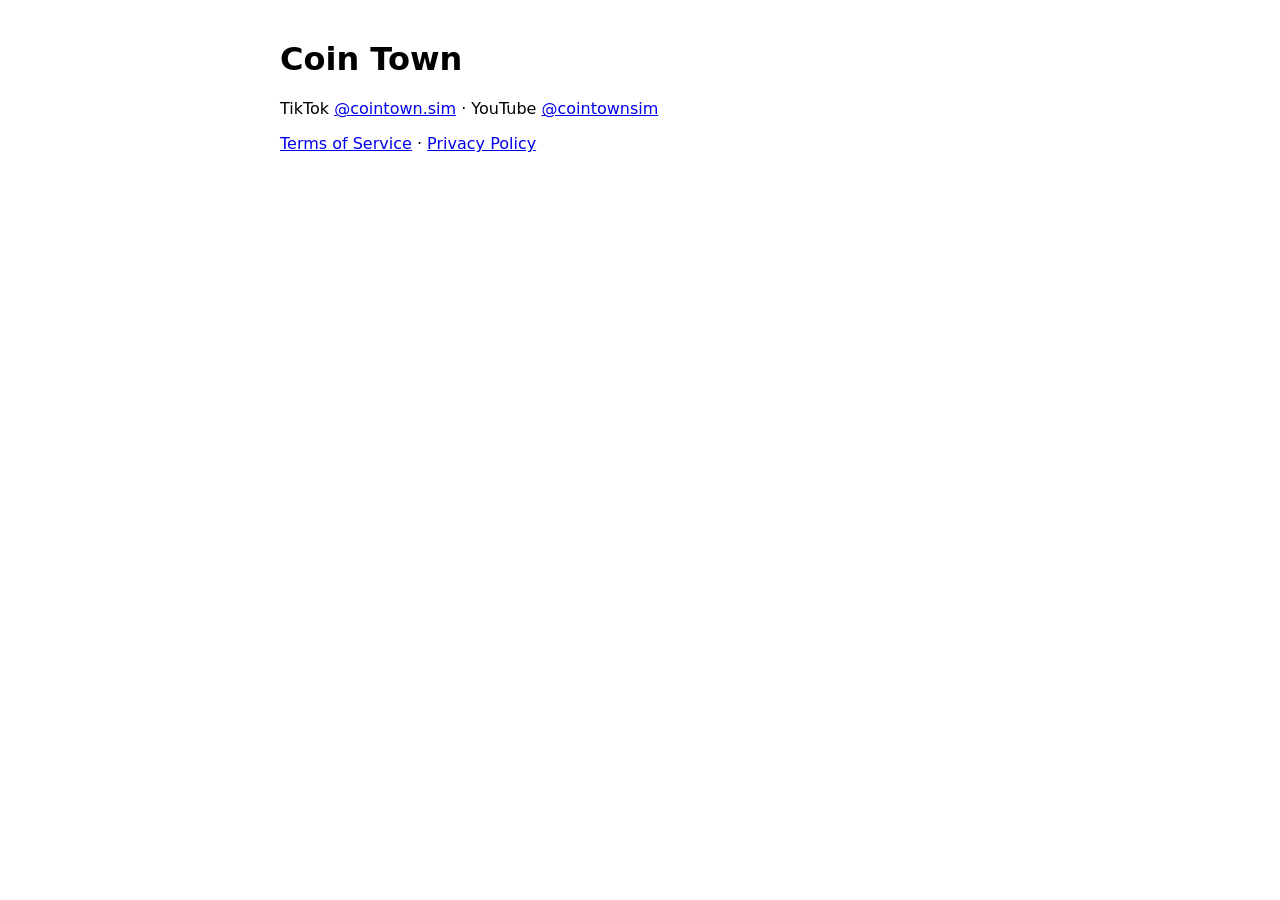
==== index.html @ bd4bd591 "Terms and privacy pages for the TikTok developer app Co-Authored-By: Claude Opus 5.5 <noreply@anthro" ====
<!doctype html><html lang="en"><head><meta charset="utf-8"><title>Coin Town</title></head><body style="font-family:system-ui;max-width:720px;margin:40px auto;padding:0 16px"><h1>Coin Town</h1><p>TikTok <a href="https://www.tiktok.com/@cointown.sim">@cointown.sim</a> · YouTube <a href="https://www.youtube.com/@cointownsim">@cointownsim</a></p><p><a href="/terms/">Terms of Service</a> · <a href="/privacy/">Privacy Policy</a></p></body></html>
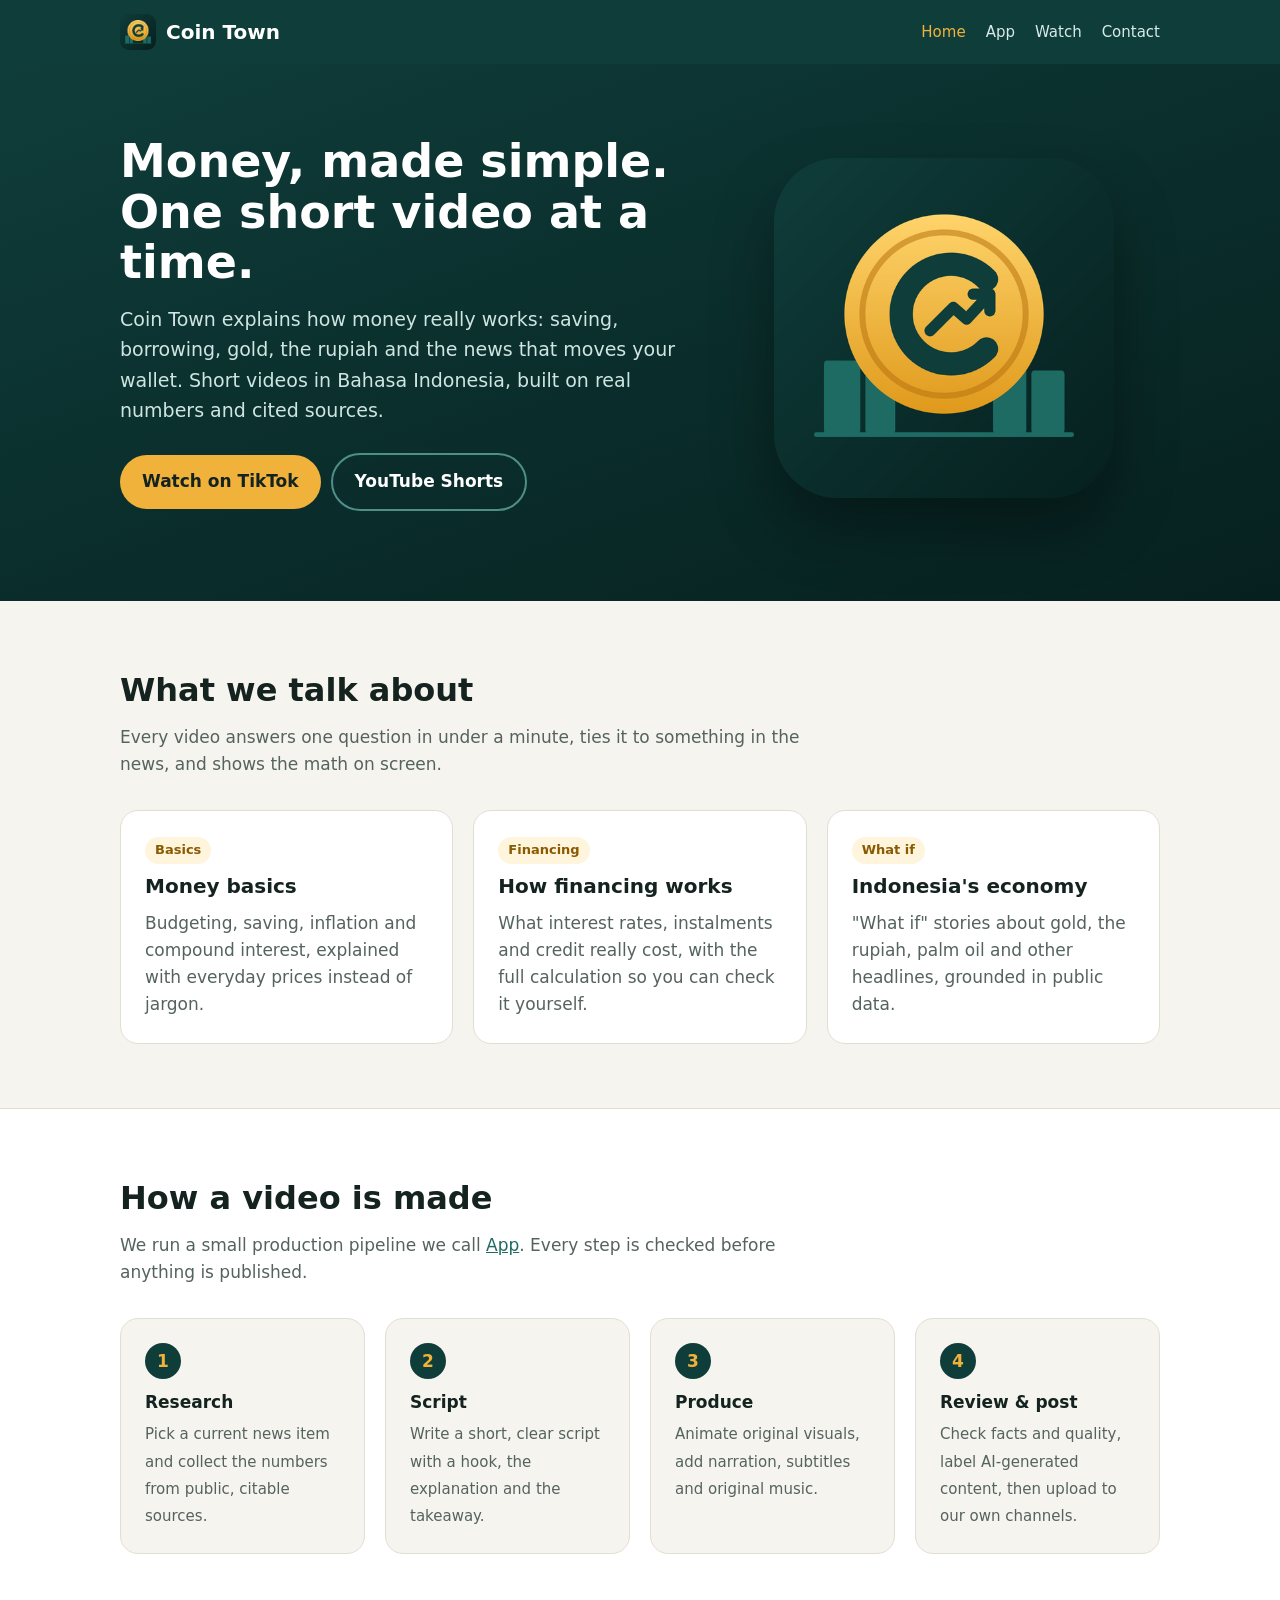
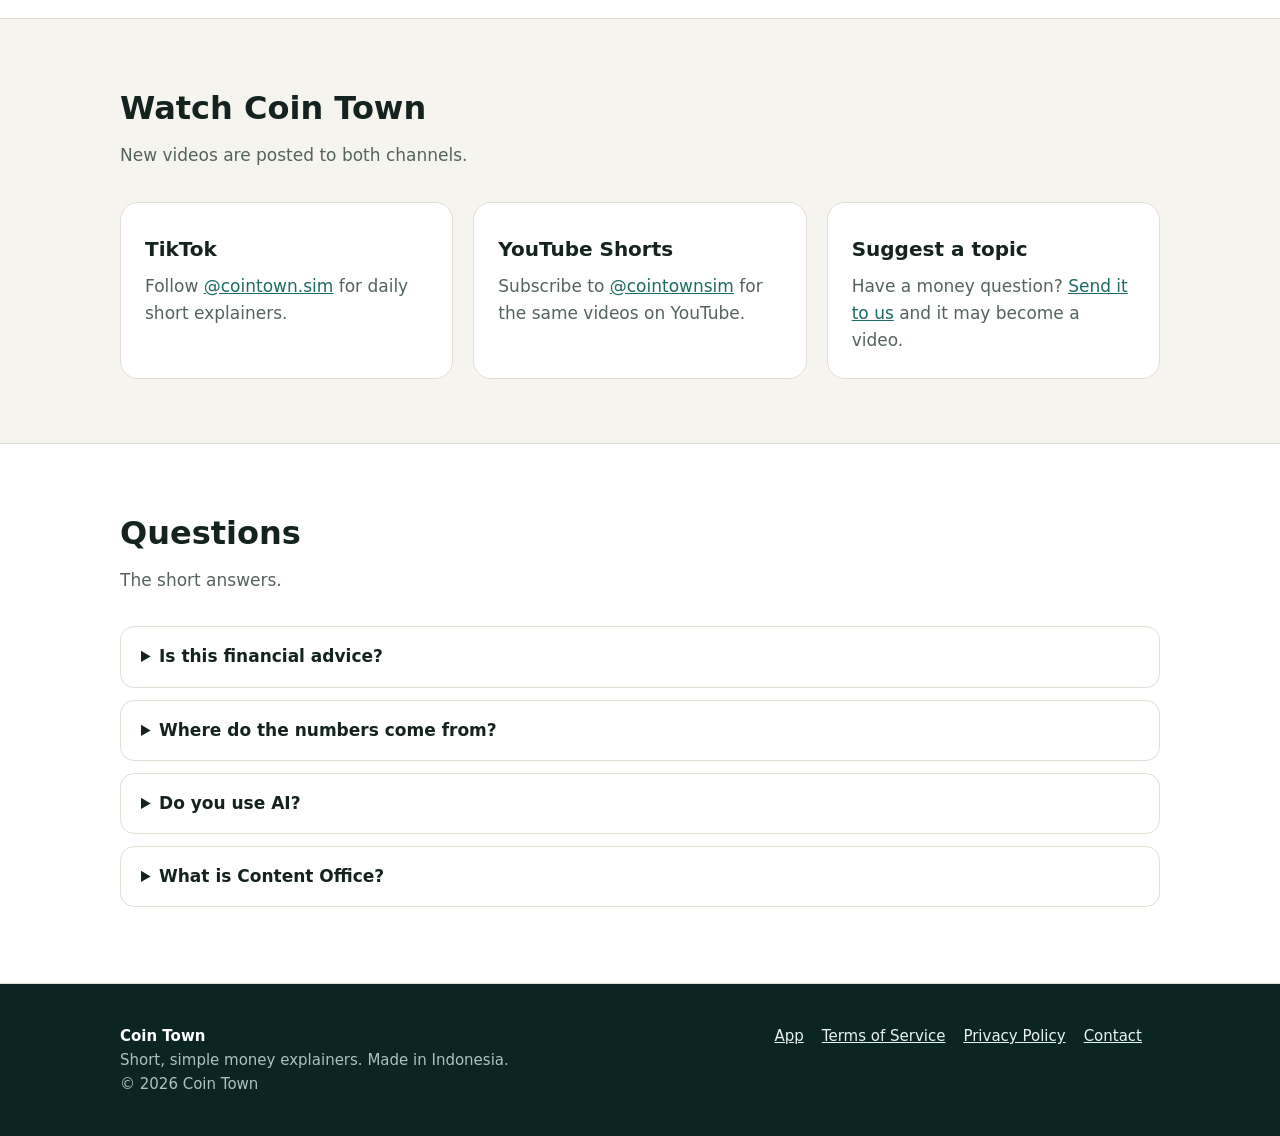
==== commit 5111ce72: "Full Coin Town website with one consistent icon and favicon Fixes TikTok app review: homepage is now" ====
--- a/index.html
+++ b/index.html
@@ -1 +1,36 @@
-<!doctype html><html lang="en"><head><meta charset="utf-8"><title>Coin Town</title></head><body style="font-family:system-ui;max-width:720px;margin:40px auto;padding:0 16px"><h1>Coin Town</h1><p>TikTok <a href="https://www.tiktok.com/@cointown.sim">@cointown.sim</a> · YouTube <a href="https://www.youtube.com/@cointownsim">@cointownsim</a></p><p><a href="/terms/">Terms of Service</a> · <a href="/privacy/">Privacy Policy</a></p></body></html>
+<!doctype html><html lang="en"><head><meta charset="utf-8"><meta name="viewport" content="width=device-width,initial-scale=1"><link rel="icon" href="/favicon.ico" sizes="any"><link rel="icon" type="image/png" sizes="32x32" href="/assets/icon-32.png"><link rel="icon" type="image/png" sizes="192x192" href="/assets/icon-192.png"><link rel="apple-touch-icon" href="/assets/icon-180.png"><link rel="manifest" href="/site.webmanifest"><meta name="theme-color" content="#0f3d3a"><link rel="stylesheet" href="/assets/site.css"><title>Coin Town: money, made simple</title><meta name="description" content="Coin Town makes short videos that explain money, financing and the Indonesian economy in plain language, on TikTok and YouTube Shorts."></head><body>
+<header class="top"><div class="wrap"><a class="logo" href="/"><img src="/assets/icon-192.png" alt="">Coin Town</a><nav><a href="/" aria-current="page">Home</a><a href="/content-office/">App</a><a class="hide-sm" href="/#watch">Watch</a><a href="/contact/">Contact</a></nav></div></header>
+<main>
+<div class="hero"><div class="wrap"><div><h1>Money, made simple.<br>One short video at a time.</h1><p>Coin Town explains how money really works: saving, borrowing, gold, the rupiah and the news that moves your wallet. Short videos in Bahasa Indonesia, built on real numbers and cited sources.</p><a class="btn gold" href="https://www.tiktok.com/@cointown.sim">Watch on TikTok</a><a class="btn ghost" href="https://www.youtube.com/@cointownsim">YouTube Shorts</a></div><img src="/assets/icon-512.png" alt="Coin Town logo: a gold coin with a rising arrow"></div></div>
+
+<section id="topics"><div class="wrap"><h2>What we talk about</h2><p class="lead">Every video answers one question in under a minute, ties it to something in the news, and shows the math on screen.</p>
+<div class="grid">
+<div class="card"><span class="tag">Basics</span><h3>Money basics</h3><p>Budgeting, saving, inflation and compound interest, explained with everyday prices instead of jargon.</p></div>
+<div class="card"><span class="tag">Financing</span><h3>How financing works</h3><p>What interest rates, instalments and credit really cost, with the full calculation so you can check it yourself.</p></div>
+<div class="card"><span class="tag">What if</span><h3>Indonesia's economy</h3><p>"What if" stories about gold, the rupiah, palm oil and other headlines, grounded in public data.</p></div>
+</div></div></section>
+
+<section class="alt" id="how"><div class="wrap"><h2>How a video is made</h2><p class="lead">We run a small production pipeline we call <a href="/content-office/">App</a>. Every step is checked before anything is published.</p>
+<ol class="steps">
+<li><b>Research</b><span>Pick a current news item and collect the numbers from public, citable sources.</span></li>
+<li><b>Script</b><span>Write a short, clear script with a hook, the explanation and the takeaway.</span></li>
+<li><b>Produce</b><span>Animate original visuals, add narration, subtitles and original music.</span></li>
+<li><b>Review &amp; post</b><span>Check facts and quality, label AI-generated content, then upload to our own channels.</span></li>
+</ol></div></section>
+
+<section id="watch"><div class="wrap"><h2>Watch Coin Town</h2><p class="lead">New videos are posted to both channels.</p>
+<div class="grid">
+<div class="card"><h3>TikTok</h3><p>Follow <a href="https://www.tiktok.com/@cointown.sim">@cointown.sim</a> for daily short explainers.</p></div>
+<div class="card"><h3>YouTube Shorts</h3><p>Subscribe to <a href="https://www.youtube.com/@cointownsim">@cointownsim</a> for the same videos on YouTube.</p></div>
+<div class="card"><h3>Suggest a topic</h3><p>Have a money question? <a href="/contact/">Send it to us</a> and it may become a video.</p></div>
+</div></div></section>
+
+<section class="alt" id="faq"><div class="wrap"><h2>Questions</h2><p class="lead">The short answers.</p>
+<details><summary>Is this financial advice?</summary><p>No. Coin Town is education and entertainment. We explain how things work and show the numbers; decisions about your own money are yours.</p></details>
+<details><summary>Where do the numbers come from?</summary><p>From public sources such as official statistics, central bank data, company filings and reputable news. Each video's caption names its sources.</p></details>
+<details><summary>Do you use AI?</summary><p>Yes. Scripts, voice and visuals are produced with AI tools inside our Content Office pipeline, and every post is labelled as AI-generated on TikTok and YouTube.</p></details>
+<details><summary>What is Content Office?</summary><p>Our own production and upload tool. It posts finished Coin Town videos to our own TikTok and YouTube accounts. <a href="/content-office/">Read more</a>.</p></details>
+</div></section>
+</main>
+<footer><div class="wrap"><div><strong style="color:#fff">Coin Town</strong><br>Short, simple money explainers. Made in Indonesia.<br>&copy; 2026 Coin Town</div><div><a href="/content-office/">App</a><a href="/terms/">Terms of Service</a><a href="/privacy/">Privacy Policy</a><a href="/contact/">Contact</a></div></div></footer>
+</body></html>
--- a/assets/site.css
+++ b/assets/site.css
@@ -0,0 +1,48 @@
+:root{--bg:#f6f4ee;--card:#fff;--ink:#14231f;--muted:#55635f;--brand:#0f3d3a;--brand2:#1d6b63;--gold:#f0b23a;--line:#e3ded2}
+*{box-sizing:border-box}
+html{scroll-behavior:smooth}
+body{margin:0;font-family:"Inter",system-ui,-apple-system,Segoe UI,Roboto,sans-serif;background:var(--bg);color:var(--ink);line-height:1.6;font-size:17px}
+a{color:var(--brand2)}
+.wrap{max-width:1080px;margin:0 auto;padding:0 20px}
+header.top{background:var(--brand);color:#fff;position:sticky;top:0;z-index:10}
+header.top .wrap{display:flex;align-items:center;justify-content:space-between;gap:16px;height:64px}
+.logo{display:flex;align-items:center;gap:10px;color:#fff;text-decoration:none;font-weight:800;font-size:20px}
+.logo img{width:36px;height:36px;border-radius:9px}
+nav a{color:#d7ece8;text-decoration:none;margin-left:20px;font-size:15px}
+nav a:hover,nav a[aria-current]{color:var(--gold)}
+.hero{background:linear-gradient(160deg,var(--brand),#06201f);color:#fff;padding:72px 0 80px}
+.hero .wrap{display:grid;grid-template-columns:1.3fr 1fr;gap:48px;align-items:center}
+.hero h1{font-size:46px;line-height:1.1;margin:0 0 16px}
+.hero p{font-size:19px;color:#cfe5e1;margin:0 0 28px}
+.hero img{width:100%;max-width:340px;border-radius:64px;justify-self:center;box-shadow:0 30px 60px rgba(0,0,0,.35)}
+.btn{display:inline-block;padding:13px 22px;border-radius:999px;font-weight:700;text-decoration:none;margin:0 10px 10px 0}
+.btn.gold{background:var(--gold);color:#14231f}
+.btn.ghost{border:2px solid #4e8f87;color:#fff}
+section{padding:64px 0}
+section h2{font-size:32px;margin:0 0 8px}
+.lead{color:var(--muted);max-width:700px;margin:0 0 32px}
+.grid{display:grid;grid-template-columns:repeat(3,1fr);gap:20px}
+.card{background:var(--card);border:1px solid var(--line);border-radius:18px;padding:24px}
+.card h3{margin:6px 0 8px;font-size:20px}
+.card p{margin:0;color:var(--muted)}
+.tag{display:inline-block;background:#fff4dc;color:#8a5a00;font-size:13px;font-weight:700;padding:3px 10px;border-radius:999px}
+.alt{background:#fff;border-top:1px solid var(--line);border-bottom:1px solid var(--line)}
+.steps{counter-reset:s;list-style:none;padding:0;margin:0;display:grid;grid-template-columns:repeat(4,1fr);gap:20px}
+.steps li{background:var(--bg);border-radius:18px;padding:24px;border:1px solid var(--line)}
+.steps li::before{counter-increment:s;content:counter(s);display:grid;place-items:center;width:36px;height:36px;border-radius:50%;background:var(--brand);color:var(--gold);font-weight:800;margin-bottom:10px}
+.steps b{display:block;margin-bottom:4px}
+.steps span{color:var(--muted);font-size:15px}
+details{background:#fff;border:1px solid var(--line);border-radius:14px;padding:16px 20px;margin-bottom:12px}
+summary{font-weight:700;cursor:pointer}
+.page{max-width:780px;padding:56px 20px}
+.page h1{font-size:38px;margin:0 0 8px}
+.page h2{font-size:22px;margin:32px 0 8px}
+.muted{color:var(--muted)}
+footer{background:#0b2523;color:#a9c4bf;padding:40px 0;font-size:15px}
+footer .wrap{display:flex;flex-wrap:wrap;justify-content:space-between;gap:20px}
+footer a{color:#e8f3f1;margin-right:18px}
+@media (max-width:820px){
+ .hero .wrap{grid-template-columns:1fr}.hero img{max-width:200px;border-radius:40px;order:-1}
+ .hero h1{font-size:34px}.grid,.steps{grid-template-columns:1fr}
+ nav a{margin-left:10px;font-size:13px}nav a.hide-sm{display:none}.logo{font-size:17px;white-space:nowrap}nav{white-space:nowrap}
+}
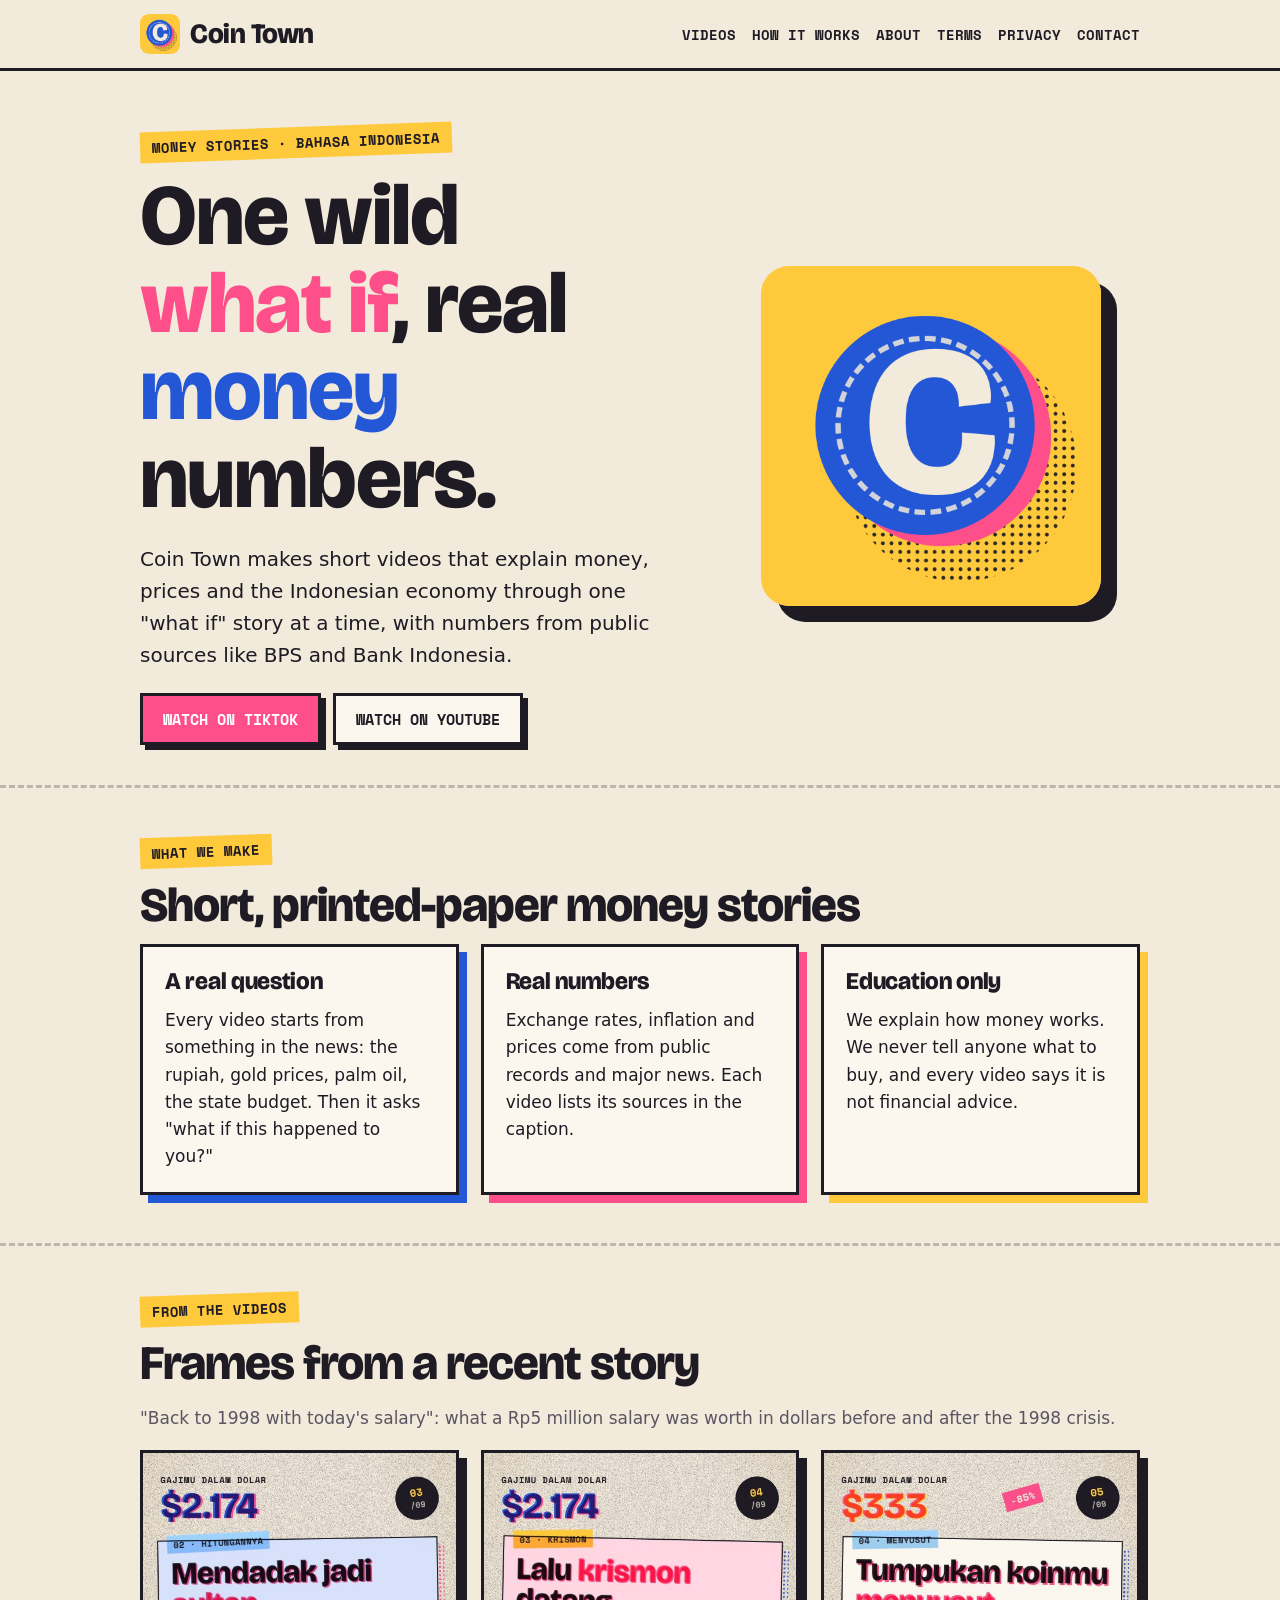
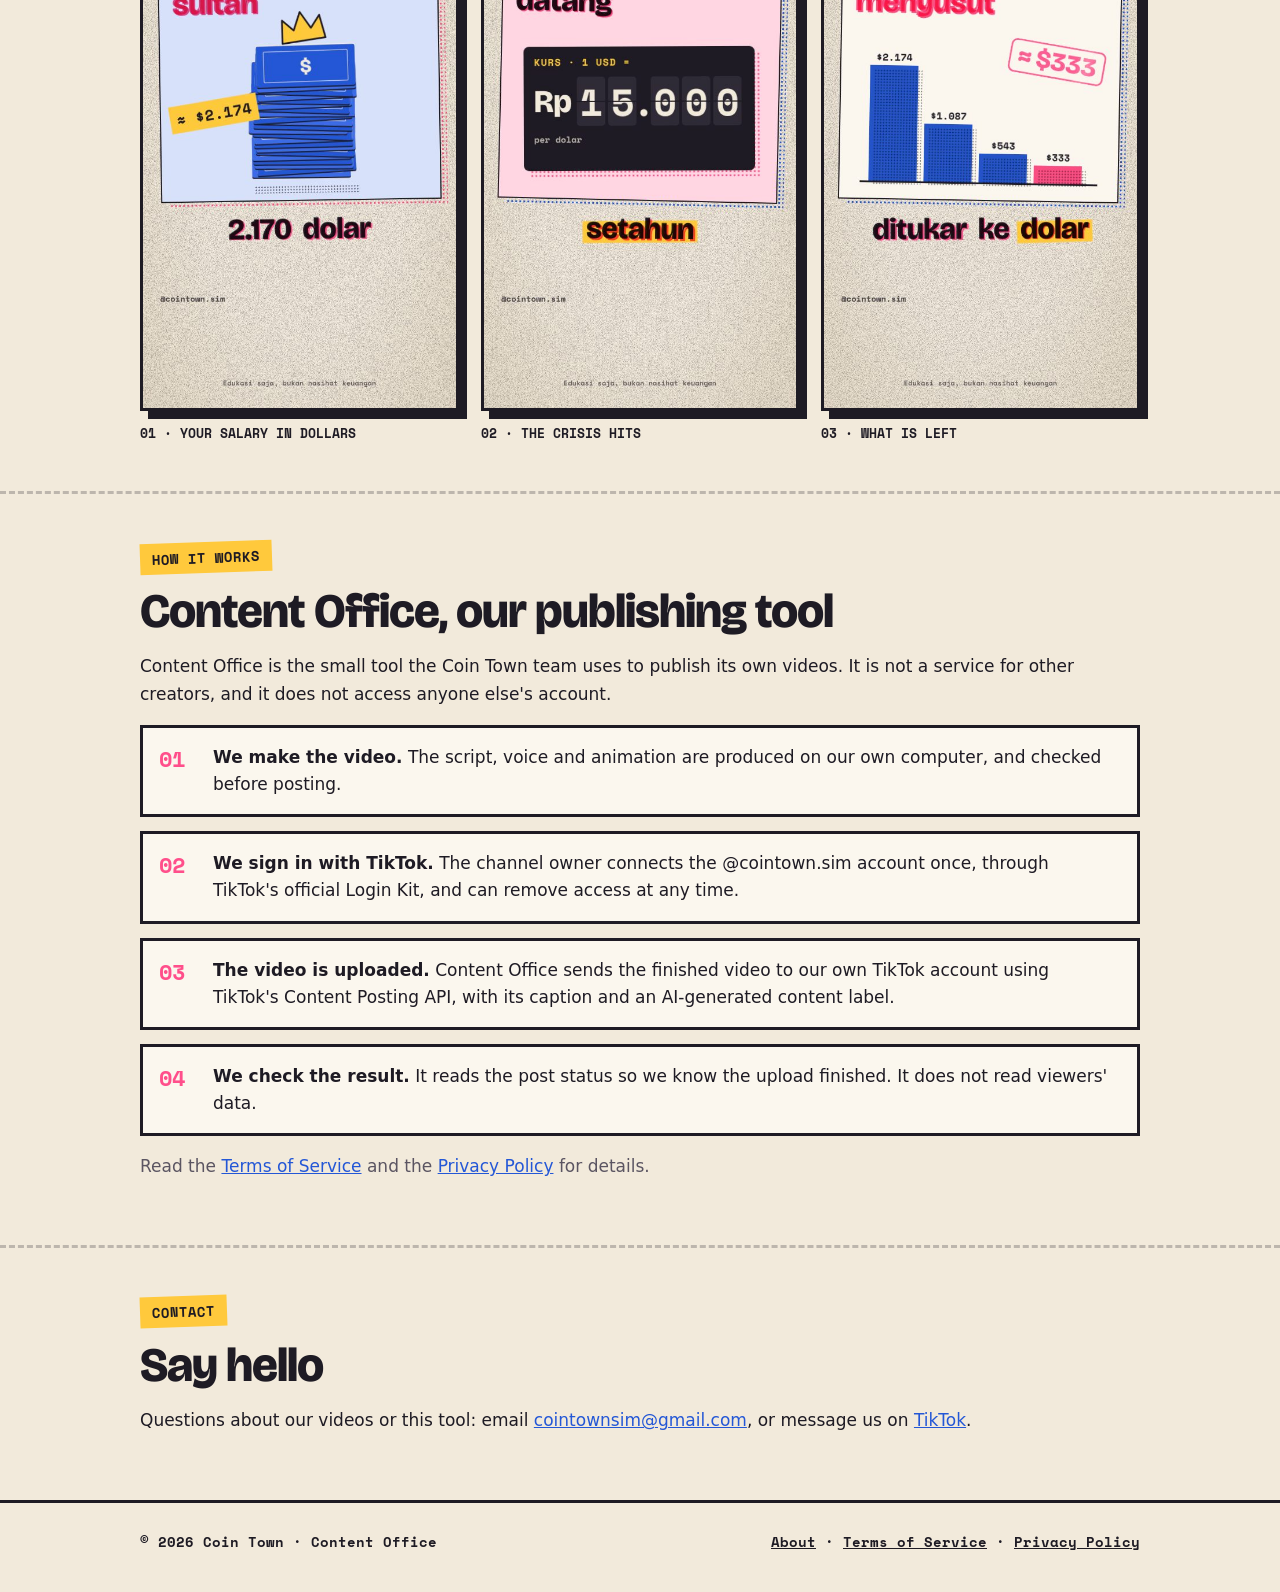
==== commit ce3af220: "Full website with matching app icon and favicon on every page Home, About, Terms and Privacy pages s" ====
--- a/index.html
+++ b/index.html
@@ -1,36 +1,42 @@
-<!doctype html><html lang="en"><head><meta charset="utf-8"><meta name="viewport" content="width=device-width,initial-scale=1"><link rel="icon" href="/favicon.ico" sizes="any"><link rel="icon" type="image/png" sizes="32x32" href="/assets/icon-32.png"><link rel="icon" type="image/png" sizes="192x192" href="/assets/icon-192.png"><link rel="apple-touch-icon" href="/assets/icon-180.png"><link rel="manifest" href="/site.webmanifest"><meta name="theme-color" content="#0f3d3a"><link rel="stylesheet" href="/assets/site.css"><title>Coin Town: money, made simple</title><meta name="description" content="Coin Town makes short videos that explain money, financing and the Indonesian economy in plain language, on TikTok and YouTube Shorts."></head><body>
-<header class="top"><div class="wrap"><a class="logo" href="/"><img src="/assets/icon-192.png" alt="">Coin Town</a><nav><a href="/" aria-current="page">Home</a><a href="/content-office/">App</a><a class="hide-sm" href="/#watch">Watch</a><a href="/contact/">Contact</a></nav></div></header>
-<main>
-<div class="hero"><div class="wrap"><div><h1>Money, made simple.<br>One short video at a time.</h1><p>Coin Town explains how money really works: saving, borrowing, gold, the rupiah and the news that moves your wallet. Short videos in Bahasa Indonesia, built on real numbers and cited sources.</p><a class="btn gold" href="https://www.tiktok.com/@cointown.sim">Watch on TikTok</a><a class="btn ghost" href="https://www.youtube.com/@cointownsim">YouTube Shorts</a></div><img src="/assets/icon-512.png" alt="Coin Town logo: a gold coin with a rising arrow"></div></div>
-
-<section id="topics"><div class="wrap"><h2>What we talk about</h2><p class="lead">Every video answers one question in under a minute, ties it to something in the news, and shows the math on screen.</p>
-<div class="grid">
-<div class="card"><span class="tag">Basics</span><h3>Money basics</h3><p>Budgeting, saving, inflation and compound interest, explained with everyday prices instead of jargon.</p></div>
-<div class="card"><span class="tag">Financing</span><h3>How financing works</h3><p>What interest rates, instalments and credit really cost, with the full calculation so you can check it yourself.</p></div>
-<div class="card"><span class="tag">What if</span><h3>Indonesia's economy</h3><p>"What if" stories about gold, the rupiah, palm oil and other headlines, grounded in public data.</p></div>
-</div></div></section>
-
-<section class="alt" id="how"><div class="wrap"><h2>How a video is made</h2><p class="lead">We run a small production pipeline we call <a href="/content-office/">App</a>. Every step is checked before anything is published.</p>
-<ol class="steps">
-<li><b>Research</b><span>Pick a current news item and collect the numbers from public, citable sources.</span></li>
-<li><b>Script</b><span>Write a short, clear script with a hook, the explanation and the takeaway.</span></li>
-<li><b>Produce</b><span>Animate original visuals, add narration, subtitles and original music.</span></li>
-<li><b>Review &amp; post</b><span>Check facts and quality, label AI-generated content, then upload to our own channels.</span></li>
-</ol></div></section>
-
-<section id="watch"><div class="wrap"><h2>Watch Coin Town</h2><p class="lead">New videos are posted to both channels.</p>
-<div class="grid">
-<div class="card"><h3>TikTok</h3><p>Follow <a href="https://www.tiktok.com/@cointown.sim">@cointown.sim</a> for daily short explainers.</p></div>
-<div class="card"><h3>YouTube Shorts</h3><p>Subscribe to <a href="https://www.youtube.com/@cointownsim">@cointownsim</a> for the same videos on YouTube.</p></div>
-<div class="card"><h3>Suggest a topic</h3><p>Have a money question? <a href="/contact/">Send it to us</a> and it may become a video.</p></div>
-</div></div></section>
-
-<section class="alt" id="faq"><div class="wrap"><h2>Questions</h2><p class="lead">The short answers.</p>
-<details><summary>Is this financial advice?</summary><p>No. Coin Town is education and entertainment. We explain how things work and show the numbers; decisions about your own money are yours.</p></details>
-<details><summary>Where do the numbers come from?</summary><p>From public sources such as official statistics, central bank data, company filings and reputable news. Each video's caption names its sources.</p></details>
-<details><summary>Do you use AI?</summary><p>Yes. Scripts, voice and visuals are produced with AI tools inside our Content Office pipeline, and every post is labelled as AI-generated on TikTok and YouTube.</p></details>
-<details><summary>What is Content Office?</summary><p>Our own production and upload tool. It posts finished Coin Town videos to our own TikTok and YouTube accounts. <a href="/content-office/">Read more</a>.</p></details>
+<!doctype html><html lang="en"><head><meta charset="utf-8"><meta name="viewport" content="width=device-width,initial-scale=1"><link rel="icon" href="/favicon.ico" sizes="any"><link rel="icon" type="image/png" sizes="32x32" href="/assets/img/favicon-32.png"><link rel="apple-touch-icon" href="/assets/img/apple-touch-icon.png"><link rel="stylesheet" href="/assets/site.css"><title>Coin Town · money stories in a minute</title><meta name="description" content="Coin Town makes short what-if videos about money and the Indonesian economy, with real numbers."></head><body><header><div class="wrap"><a class="brand" href="/"><img src="/assets/img/app-icon.png" alt="Coin Town icon">Coin Town</a><nav><a href="/#videos">Videos</a><a href="/#how">How it works</a><a href="/about/">About</a><a href="/terms/">Terms</a><a href="/privacy/">Privacy</a><a href="/#contact">Contact</a></nav></div></header><main>
+<div class="wrap hero">
+ <div>
+  <span class="tape">Money stories · Bahasa Indonesia</span>
+  <h1>One wild <span class="pink">what&nbsp;if</span>, real <span class="blue">money</span> numbers.</h1>
+  <p>Coin Town makes short videos that explain money, prices and the Indonesian economy through one "what if" story at a time, with numbers from public sources like BPS and Bank Indonesia.</p>
+  <div class="btns"><a class="btn primary" href="https://www.tiktok.com/@cointown.sim">Watch on TikTok</a><a class="btn" href="https://www.youtube.com/@cointownsim">Watch on YouTube</a></div>
+ </div>
+ <img class="icon" src="/assets/img/app-icon.png" alt="Coin Town app icon: a blue coin with a C">
+</div>
+<section id="what"><div class="wrap">
+ <span class="tape">What we make</span><h2>Short, printed-paper money stories</h2>
+ <div class="grid3">
+  <div class="card"><h3>A real question</h3><p>Every video starts from something in the news: the rupiah, gold prices, palm oil, the state budget. Then it asks "what if this happened to you?"</p></div>
+  <div class="card"><h3>Real numbers</h3><p>Exchange rates, inflation and prices come from public records and major news. Each video lists its sources in the caption.</p></div>
+  <div class="card"><h3>Education only</h3><p>We explain how money works. We never tell anyone what to buy, and every video says it is not financial advice.</p></div>
+ </div>
 </div></section>
-</main>
-<footer><div class="wrap"><div><strong style="color:#fff">Coin Town</strong><br>Short, simple money explainers. Made in Indonesia.<br>&copy; 2026 Coin Town</div><div><a href="/content-office/">App</a><a href="/terms/">Terms of Service</a><a href="/privacy/">Privacy Policy</a><a href="/contact/">Contact</a></div></div></footer>
-</body></html>
+<section id="videos"><div class="wrap">
+ <span class="tape">From the videos</span><h2>Frames from a recent story</h2>
+ <p class="muted">"Back to 1998 with today's salary": what a Rp5 million salary was worth in dollars before and after the 1998 crisis.</p>
+ <div class="shots">
+  <figure><img src="/assets/img/sample-1.jpg" alt="Frame: a stack of dollar bills worth $2,174" loading="lazy"><figcaption>01 · Your salary in dollars</figcaption></figure>
+  <figure><img src="/assets/img/sample-2.jpg" alt="Frame: exchange board jumps to Rp15,000 per dollar" loading="lazy"><figcaption>02 · The crisis hits</figcaption></figure>
+  <figure><img src="/assets/img/sample-3.jpg" alt="Frame: bar chart shrinking to $333" loading="lazy"><figcaption>03 · What is left</figcaption></figure>
+ </div>
+</div></section>
+<section id="how"><div class="wrap">
+ <span class="tape">How it works</span><h2>Content Office, our publishing tool</h2>
+ <p>Content Office is the small tool the Coin Town team uses to publish its own videos. It is not a service for other creators, and it does not access anyone else's account.</p>
+ <ol class="steps">
+  <li><strong>We make the video.</strong> The script, voice and animation are produced on our own computer, and checked before posting.</li>
+  <li><strong>We sign in with TikTok.</strong> The channel owner connects the @cointown.sim account once, through TikTok's official Login Kit, and can remove access at any time.</li>
+  <li><strong>The video is uploaded.</strong> Content Office sends the finished video to our own TikTok account using TikTok's Content Posting API, with its caption and an AI-generated content label.</li>
+  <li><strong>We check the result.</strong> It reads the post status so we know the upload finished. It does not read viewers' data.</li>
+ </ol>
+ <p class="muted">Read the <a href="/terms/">Terms of Service</a> and the <a href="/privacy/">Privacy Policy</a> for details.</p>
+</div></section>
+<section id="contact"><div class="wrap">
+ <span class="tape">Contact</span><h2>Say hello</h2>
+ <p>Questions about our videos or this tool: email <a href="mailto:cointownsim@gmail.com">cointownsim@gmail.com</a>, or message us on <a href="https://www.tiktok.com/@cointown.sim">TikTok</a>.</p>
+</div></section></main><footer><div class="wrap"><span>© 2026 Coin Town · Content Office</span><span><a href="/about/">About</a> · <a href="/terms/">Terms of Service</a> · <a href="/privacy/">Privacy Policy</a></span></div></footer></body></html>
--- a/assets/site.css
+++ b/assets/site.css
@@ -1,48 +1,49 @@
-:root{--bg:#f6f4ee;--card:#fff;--ink:#14231f;--muted:#55635f;--brand:#0f3d3a;--brand2:#1d6b63;--gold:#f0b23a;--line:#e3ded2}
+@font-face{font-family:Display;src:url(/assets/fonts/Bricolage-ExtraBold.ttf);font-display:swap}
+@font-face{font-family:Mono;src:url(/assets/fonts/SpaceMono-Bold.ttf);font-display:swap}
+:root{--paper:#F2EADB;--ink:#1E1B24;--pink:#FF4F8B;--blue:#2457D6;--yellow:#FFC93C;--card:#FBF7EE;--muted:#5b5562}
 *{box-sizing:border-box}
 html{scroll-behavior:smooth}
-body{margin:0;font-family:"Inter",system-ui,-apple-system,Segoe UI,Roboto,sans-serif;background:var(--bg);color:var(--ink);line-height:1.6;font-size:17px}
-a{color:var(--brand2)}
-.wrap{max-width:1080px;margin:0 auto;padding:0 20px}
-header.top{background:var(--brand);color:#fff;position:sticky;top:0;z-index:10}
-header.top .wrap{display:flex;align-items:center;justify-content:space-between;gap:16px;height:64px}
-.logo{display:flex;align-items:center;gap:10px;color:#fff;text-decoration:none;font-weight:800;font-size:20px}
-.logo img{width:36px;height:36px;border-radius:9px}
-nav a{color:#d7ece8;text-decoration:none;margin-left:20px;font-size:15px}
-nav a:hover,nav a[aria-current]{color:var(--gold)}
-.hero{background:linear-gradient(160deg,var(--brand),#06201f);color:#fff;padding:72px 0 80px}
-.hero .wrap{display:grid;grid-template-columns:1.3fr 1fr;gap:48px;align-items:center}
-.hero h1{font-size:46px;line-height:1.1;margin:0 0 16px}
-.hero p{font-size:19px;color:#cfe5e1;margin:0 0 28px}
-.hero img{width:100%;max-width:340px;border-radius:64px;justify-self:center;box-shadow:0 30px 60px rgba(0,0,0,.35)}
-.btn{display:inline-block;padding:13px 22px;border-radius:999px;font-weight:700;text-decoration:none;margin:0 10px 10px 0}
-.btn.gold{background:var(--gold);color:#14231f}
-.btn.ghost{border:2px solid #4e8f87;color:#fff}
-section{padding:64px 0}
-section h2{font-size:32px;margin:0 0 8px}
-.lead{color:var(--muted);max-width:700px;margin:0 0 32px}
-.grid{display:grid;grid-template-columns:repeat(3,1fr);gap:20px}
-.card{background:var(--card);border:1px solid var(--line);border-radius:18px;padding:24px}
-.card h3{margin:6px 0 8px;font-size:20px}
-.card p{margin:0;color:var(--muted)}
-.tag{display:inline-block;background:#fff4dc;color:#8a5a00;font-size:13px;font-weight:700;padding:3px 10px;border-radius:999px}
-.alt{background:#fff;border-top:1px solid var(--line);border-bottom:1px solid var(--line)}
-.steps{counter-reset:s;list-style:none;padding:0;margin:0;display:grid;grid-template-columns:repeat(4,1fr);gap:20px}
-.steps li{background:var(--bg);border-radius:18px;padding:24px;border:1px solid var(--line)}
-.steps li::before{counter-increment:s;content:counter(s);display:grid;place-items:center;width:36px;height:36px;border-radius:50%;background:var(--brand);color:var(--gold);font-weight:800;margin-bottom:10px}
-.steps b{display:block;margin-bottom:4px}
-.steps span{color:var(--muted);font-size:15px}
-details{background:#fff;border:1px solid var(--line);border-radius:14px;padding:16px 20px;margin-bottom:12px}
-summary{font-weight:700;cursor:pointer}
-.page{max-width:780px;padding:56px 20px}
-.page h1{font-size:38px;margin:0 0 8px}
-.page h2{font-size:22px;margin:32px 0 8px}
+body{margin:0;background:var(--paper);color:var(--ink);font:17px/1.6 system-ui,-apple-system,"Segoe UI",sans-serif}
+a{color:var(--blue)}
+.wrap{max-width:1040px;margin:0 auto;padding:0 20px}
+header{border-bottom:3px solid var(--ink);background:var(--paper);position:sticky;top:0;z-index:5}
+header .wrap{display:flex;align-items:center;justify-content:space-between;gap:12px;min-height:68px;flex-wrap:wrap}
+.brand{display:flex;align-items:center;gap:10px;text-decoration:none;color:var(--ink);font:28px/1 Display,sans-serif;letter-spacing:-.5px}
+.brand img{width:40px;height:40px;border-radius:9px}
+nav{display:flex;gap:16px;flex-wrap:wrap;font:14px Mono,monospace;text-transform:uppercase}
+nav a{color:var(--ink);text-decoration:none;padding:4px 0}
+nav a:hover{color:var(--pink)}
+h1,h2,h3{font-family:Display,sans-serif;line-height:1.02;letter-spacing:-1px;margin:0 0 14px}
+h1{font-size:clamp(44px,8vw,86px)}
+h2{font-size:clamp(32px,5vw,48px)}
+h3{font-size:24px;letter-spacing:-.3px}
+.pink{color:var(--pink)}.blue{color:var(--blue)}
+.tape{display:inline-block;background:var(--yellow);font:14px Mono,monospace;text-transform:uppercase;padding:5px 12px;transform:rotate(-2deg);margin-bottom:14px}
+.hero{padding:56px 20px 40px;display:grid;grid-template-columns:1.3fr 1fr;gap:40px;align-items:center}
+.hero p{font-size:20px;max-width:34em}
+.hero .icon{width:100%;max-width:340px;justify-self:center;border-radius:28px;box-shadow:16px 16px 0 var(--ink)}
+.btns{display:flex;gap:12px;flex-wrap:wrap;margin-top:22px}
+.btn{display:inline-block;padding:12px 20px;border:3px solid var(--ink);background:var(--card);color:var(--ink);text-decoration:none;font:15px Mono,monospace;text-transform:uppercase;box-shadow:5px 5px 0 var(--ink)}
+.btn.primary{background:var(--pink);color:#fff}
+.btn:hover{transform:translate(2px,2px);box-shadow:3px 3px 0 var(--ink)}
+section{padding:48px 0;border-top:3px dashed rgba(30,27,36,.25)}
+.grid3{display:grid;grid-template-columns:repeat(3,1fr);gap:22px}
+.card{background:var(--card);border:3px solid var(--ink);padding:22px;box-shadow:8px 8px 0 var(--blue)}
+.card:nth-child(2){box-shadow:8px 8px 0 var(--pink)}
+.card:nth-child(3){box-shadow:8px 8px 0 var(--yellow)}
+.card p{margin:0}
+.shots{display:grid;grid-template-columns:repeat(3,1fr);gap:22px}
+.shots figure{margin:0}
+.shots img{width:100%;display:block;border:3px solid var(--ink);box-shadow:8px 8px 0 var(--ink)}
+.shots figcaption{font:13px Mono,monospace;margin-top:12px;text-transform:uppercase}
+ol.steps{counter-reset:s;list-style:none;padding:0;margin:0;display:grid;gap:14px}
+ol.steps li{counter-increment:s;background:var(--card);border:3px solid var(--ink);padding:16px 18px 16px 70px;position:relative}
+ol.steps li::before{content:counter(s,decimal-leading-zero);position:absolute;left:16px;top:14px;font:22px Mono,monospace;color:var(--pink)}
+.doc{max-width:760px;padding:40px 0 60px}
+.doc h1{font-size:clamp(38px,6vw,60px)}
+.doc h2{font-size:28px;margin-top:34px}
 .muted{color:var(--muted)}
-footer{background:#0b2523;color:#a9c4bf;padding:40px 0;font-size:15px}
-footer .wrap{display:flex;flex-wrap:wrap;justify-content:space-between;gap:20px}
-footer a{color:#e8f3f1;margin-right:18px}
-@media (max-width:820px){
- .hero .wrap{grid-template-columns:1fr}.hero img{max-width:200px;border-radius:40px;order:-1}
- .hero h1{font-size:34px}.grid,.steps{grid-template-columns:1fr}
- nav a{margin-left:10px;font-size:13px}nav a.hide-sm{display:none}.logo{font-size:17px;white-space:nowrap}nav{white-space:nowrap}
-}
+footer{border-top:3px solid var(--ink);padding:28px 0 40px;font:14px Mono,monospace}
+footer .wrap{display:flex;justify-content:space-between;gap:16px;flex-wrap:wrap}
+footer a{color:var(--ink)}
+@media (max-width:760px){.hero{grid-template-columns:1fr}.hero .icon{max-width:220px}.grid3,.shots{grid-template-columns:1fr}.shots{max-width:360px}}
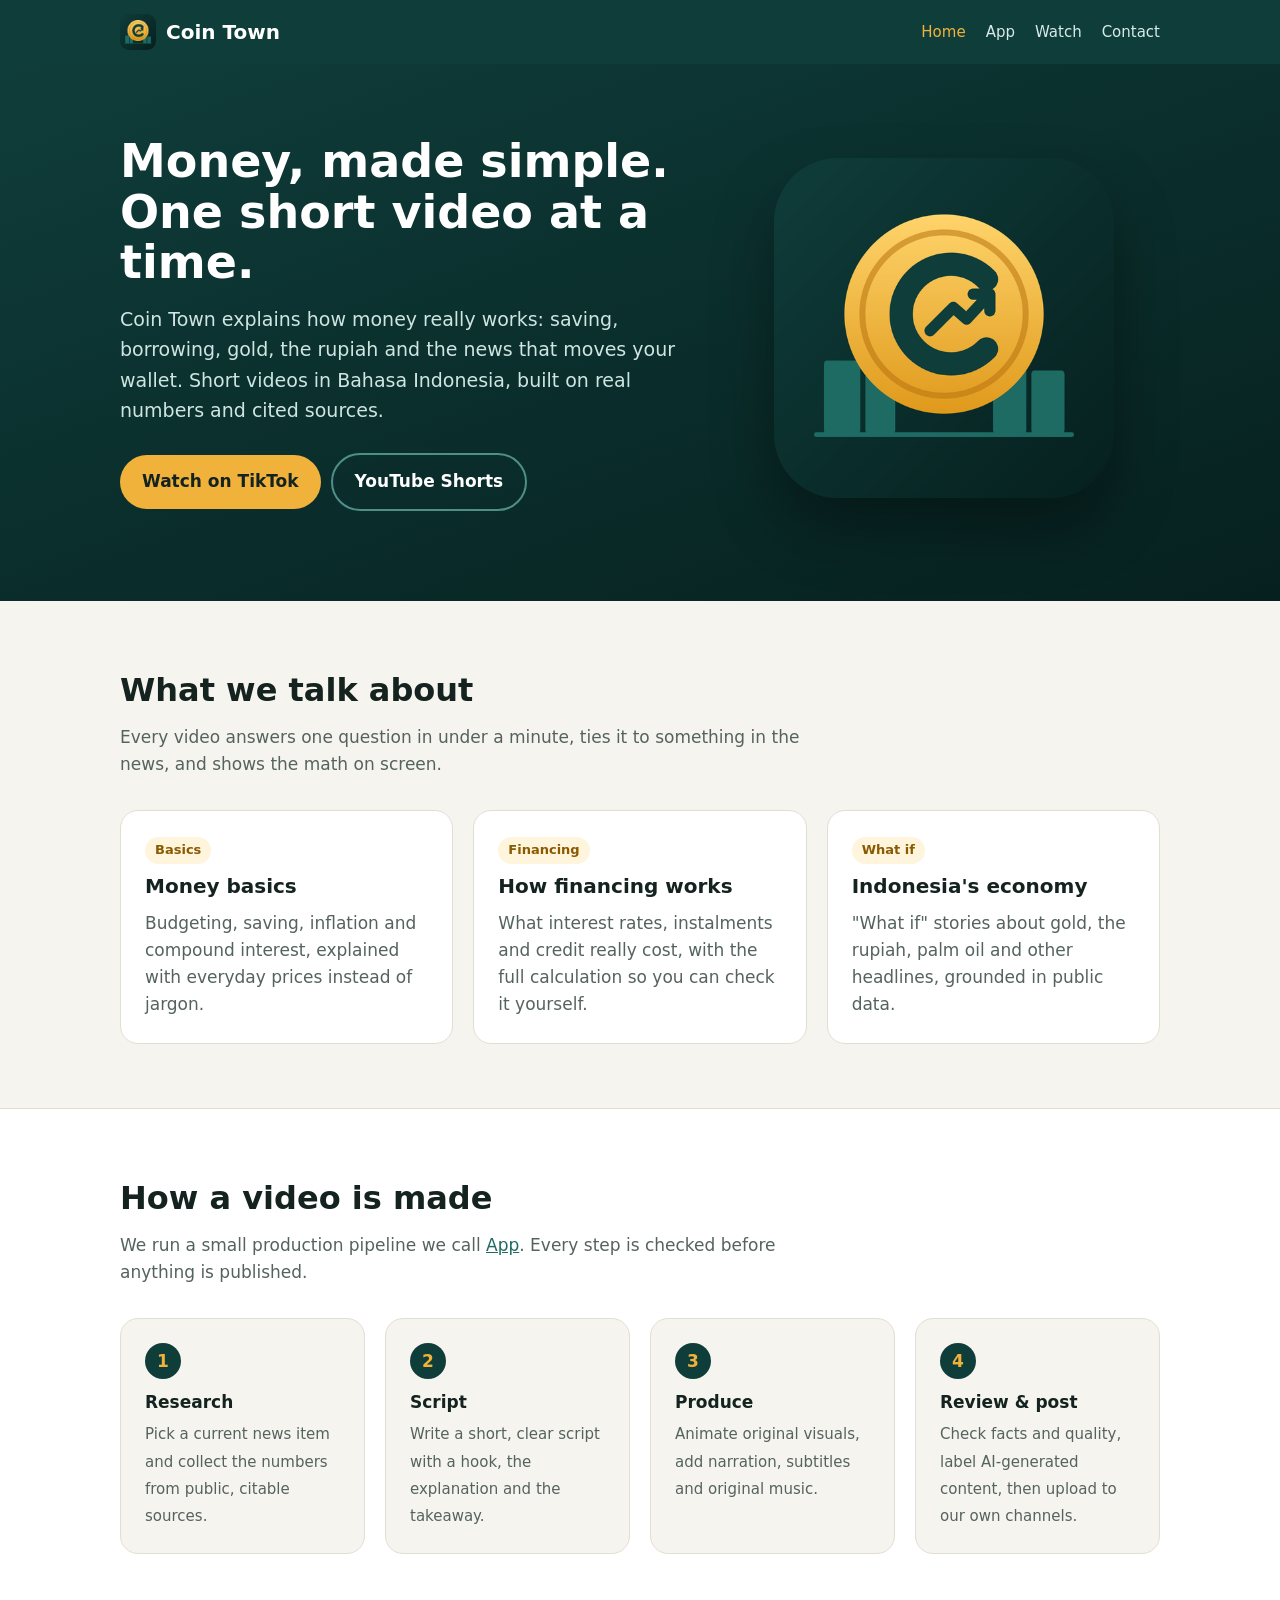
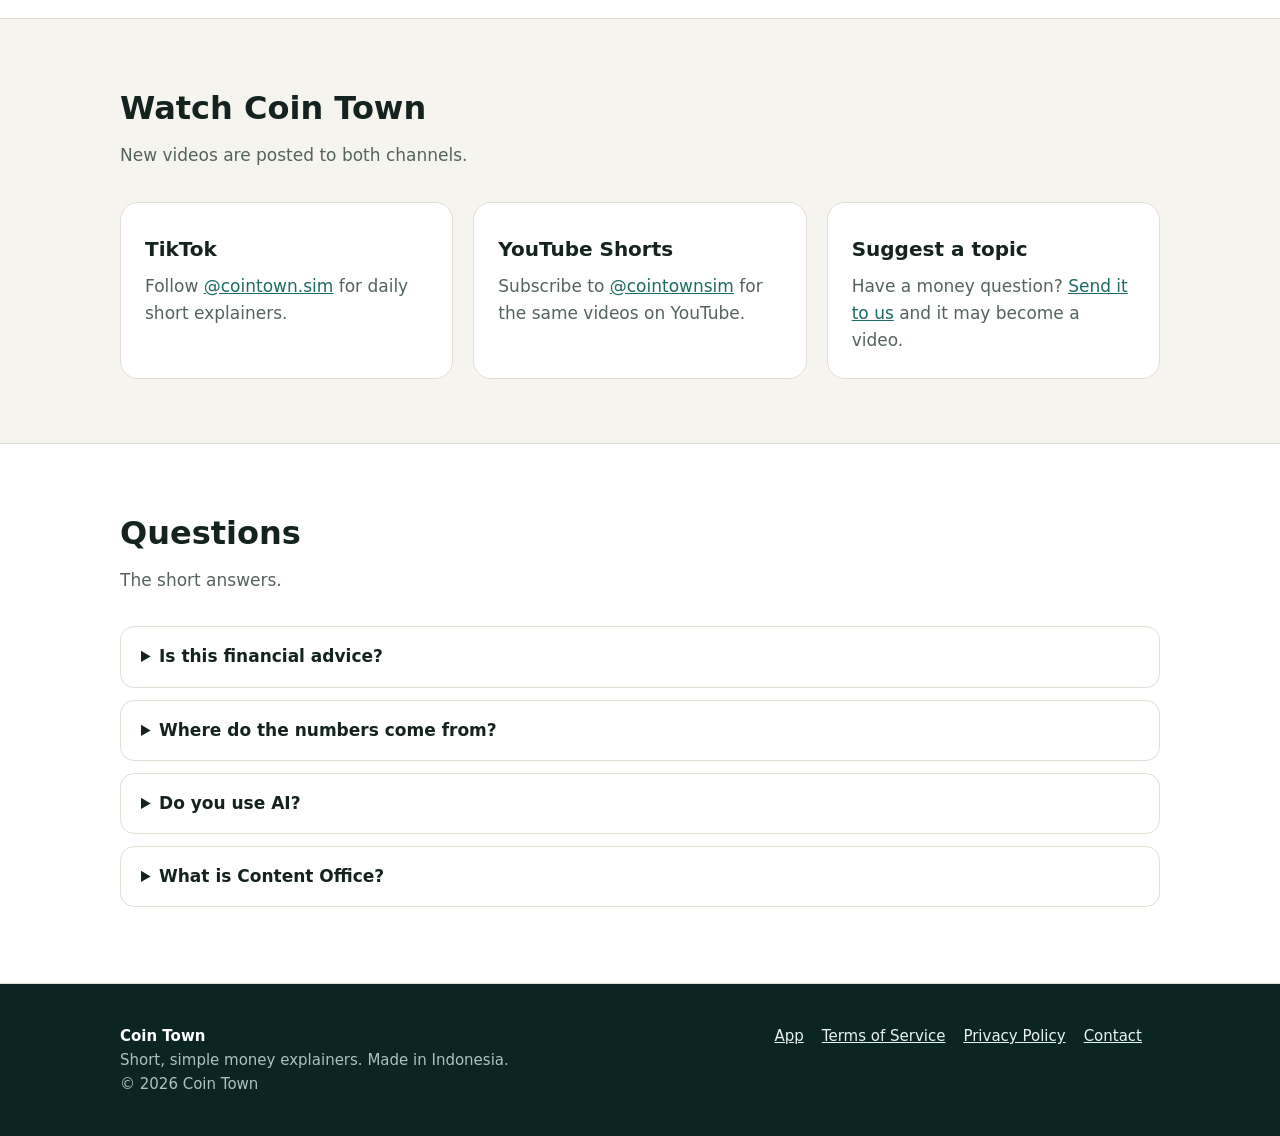
==== commit f9c3bc5b: "Merge pull request #1 from Timoth18/claude/project-thread-x9bqlv Full Coin Town website with one con" ====
--- a/index.html
+++ b/index.html
@@ -1,42 +1,36 @@
-<!doctype html><html lang="en"><head><meta charset="utf-8"><meta name="viewport" content="width=device-width,initial-scale=1"><link rel="icon" href="/favicon.ico" sizes="any"><link rel="icon" type="image/png" sizes="32x32" href="/assets/img/favicon-32.png"><link rel="apple-touch-icon" href="/assets/img/apple-touch-icon.png"><link rel="stylesheet" href="/assets/site.css"><title>Coin Town · money stories in a minute</title><meta name="description" content="Coin Town makes short what-if videos about money and the Indonesian economy, with real numbers."></head><body><header><div class="wrap"><a class="brand" href="/"><img src="/assets/img/app-icon.png" alt="Coin Town icon">Coin Town</a><nav><a href="/#videos">Videos</a><a href="/#how">How it works</a><a href="/about/">About</a><a href="/terms/">Terms</a><a href="/privacy/">Privacy</a><a href="/#contact">Contact</a></nav></div></header><main>
-<div class="wrap hero">
- <div>
-  <span class="tape">Money stories · Bahasa Indonesia</span>
-  <h1>One wild <span class="pink">what&nbsp;if</span>, real <span class="blue">money</span> numbers.</h1>
-  <p>Coin Town makes short videos that explain money, prices and the Indonesian economy through one "what if" story at a time, with numbers from public sources like BPS and Bank Indonesia.</p>
-  <div class="btns"><a class="btn primary" href="https://www.tiktok.com/@cointown.sim">Watch on TikTok</a><a class="btn" href="https://www.youtube.com/@cointownsim">Watch on YouTube</a></div>
- </div>
- <img class="icon" src="/assets/img/app-icon.png" alt="Coin Town app icon: a blue coin with a C">
-</div>
-<section id="what"><div class="wrap">
- <span class="tape">What we make</span><h2>Short, printed-paper money stories</h2>
- <div class="grid3">
-  <div class="card"><h3>A real question</h3><p>Every video starts from something in the news: the rupiah, gold prices, palm oil, the state budget. Then it asks "what if this happened to you?"</p></div>
-  <div class="card"><h3>Real numbers</h3><p>Exchange rates, inflation and prices come from public records and major news. Each video lists its sources in the caption.</p></div>
-  <div class="card"><h3>Education only</h3><p>We explain how money works. We never tell anyone what to buy, and every video says it is not financial advice.</p></div>
- </div>
+<!doctype html><html lang="en"><head><meta charset="utf-8"><meta name="viewport" content="width=device-width,initial-scale=1"><link rel="icon" href="/favicon.ico" sizes="any"><link rel="icon" type="image/png" sizes="32x32" href="/assets/icon-32.png"><link rel="icon" type="image/png" sizes="192x192" href="/assets/icon-192.png"><link rel="apple-touch-icon" href="/assets/icon-180.png"><link rel="manifest" href="/site.webmanifest"><meta name="theme-color" content="#0f3d3a"><link rel="stylesheet" href="/assets/site.css"><title>Coin Town: money, made simple</title><meta name="description" content="Coin Town makes short videos that explain money, financing and the Indonesian economy in plain language, on TikTok and YouTube Shorts."></head><body>
+<header class="top"><div class="wrap"><a class="logo" href="/"><img src="/assets/icon-192.png" alt="">Coin Town</a><nav><a href="/" aria-current="page">Home</a><a href="/content-office/">App</a><a class="hide-sm" href="/#watch">Watch</a><a href="/contact/">Contact</a></nav></div></header>
+<main>
+<div class="hero"><div class="wrap"><div><h1>Money, made simple.<br>One short video at a time.</h1><p>Coin Town explains how money really works: saving, borrowing, gold, the rupiah and the news that moves your wallet. Short videos in Bahasa Indonesia, built on real numbers and cited sources.</p><a class="btn gold" href="https://www.tiktok.com/@cointown.sim">Watch on TikTok</a><a class="btn ghost" href="https://www.youtube.com/@cointownsim">YouTube Shorts</a></div><img src="/assets/icon-512.png" alt="Coin Town logo: a gold coin with a rising arrow"></div></div>
+
+<section id="topics"><div class="wrap"><h2>What we talk about</h2><p class="lead">Every video answers one question in under a minute, ties it to something in the news, and shows the math on screen.</p>
+<div class="grid">
+<div class="card"><span class="tag">Basics</span><h3>Money basics</h3><p>Budgeting, saving, inflation and compound interest, explained with everyday prices instead of jargon.</p></div>
+<div class="card"><span class="tag">Financing</span><h3>How financing works</h3><p>What interest rates, instalments and credit really cost, with the full calculation so you can check it yourself.</p></div>
+<div class="card"><span class="tag">What if</span><h3>Indonesia's economy</h3><p>"What if" stories about gold, the rupiah, palm oil and other headlines, grounded in public data.</p></div>
+</div></div></section>
+
+<section class="alt" id="how"><div class="wrap"><h2>How a video is made</h2><p class="lead">We run a small production pipeline we call <a href="/content-office/">App</a>. Every step is checked before anything is published.</p>
+<ol class="steps">
+<li><b>Research</b><span>Pick a current news item and collect the numbers from public, citable sources.</span></li>
+<li><b>Script</b><span>Write a short, clear script with a hook, the explanation and the takeaway.</span></li>
+<li><b>Produce</b><span>Animate original visuals, add narration, subtitles and original music.</span></li>
+<li><b>Review &amp; post</b><span>Check facts and quality, label AI-generated content, then upload to our own channels.</span></li>
+</ol></div></section>
+
+<section id="watch"><div class="wrap"><h2>Watch Coin Town</h2><p class="lead">New videos are posted to both channels.</p>
+<div class="grid">
+<div class="card"><h3>TikTok</h3><p>Follow <a href="https://www.tiktok.com/@cointown.sim">@cointown.sim</a> for daily short explainers.</p></div>
+<div class="card"><h3>YouTube Shorts</h3><p>Subscribe to <a href="https://www.youtube.com/@cointownsim">@cointownsim</a> for the same videos on YouTube.</p></div>
+<div class="card"><h3>Suggest a topic</h3><p>Have a money question? <a href="/contact/">Send it to us</a> and it may become a video.</p></div>
+</div></div></section>
+
+<section class="alt" id="faq"><div class="wrap"><h2>Questions</h2><p class="lead">The short answers.</p>
+<details><summary>Is this financial advice?</summary><p>No. Coin Town is education and entertainment. We explain how things work and show the numbers; decisions about your own money are yours.</p></details>
+<details><summary>Where do the numbers come from?</summary><p>From public sources such as official statistics, central bank data, company filings and reputable news. Each video's caption names its sources.</p></details>
+<details><summary>Do you use AI?</summary><p>Yes. Scripts, voice and visuals are produced with AI tools inside our Content Office pipeline, and every post is labelled as AI-generated on TikTok and YouTube.</p></details>
+<details><summary>What is Content Office?</summary><p>Our own production and upload tool. It posts finished Coin Town videos to our own TikTok and YouTube accounts. <a href="/content-office/">Read more</a>.</p></details>
 </div></section>
-<section id="videos"><div class="wrap">
- <span class="tape">From the videos</span><h2>Frames from a recent story</h2>
- <p class="muted">"Back to 1998 with today's salary": what a Rp5 million salary was worth in dollars before and after the 1998 crisis.</p>
- <div class="shots">
-  <figure><img src="/assets/img/sample-1.jpg" alt="Frame: a stack of dollar bills worth $2,174" loading="lazy"><figcaption>01 · Your salary in dollars</figcaption></figure>
-  <figure><img src="/assets/img/sample-2.jpg" alt="Frame: exchange board jumps to Rp15,000 per dollar" loading="lazy"><figcaption>02 · The crisis hits</figcaption></figure>
-  <figure><img src="/assets/img/sample-3.jpg" alt="Frame: bar chart shrinking to $333" loading="lazy"><figcaption>03 · What is left</figcaption></figure>
- </div>
-</div></section>
-<section id="how"><div class="wrap">
- <span class="tape">How it works</span><h2>Content Office, our publishing tool</h2>
- <p>Content Office is the small tool the Coin Town team uses to publish its own videos. It is not a service for other creators, and it does not access anyone else's account.</p>
- <ol class="steps">
-  <li><strong>We make the video.</strong> The script, voice and animation are produced on our own computer, and checked before posting.</li>
-  <li><strong>We sign in with TikTok.</strong> The channel owner connects the @cointown.sim account once, through TikTok's official Login Kit, and can remove access at any time.</li>
-  <li><strong>The video is uploaded.</strong> Content Office sends the finished video to our own TikTok account using TikTok's Content Posting API, with its caption and an AI-generated content label.</li>
-  <li><strong>We check the result.</strong> It reads the post status so we know the upload finished. It does not read viewers' data.</li>
- </ol>
- <p class="muted">Read the <a href="/terms/">Terms of Service</a> and the <a href="/privacy/">Privacy Policy</a> for details.</p>
-</div></section>
-<section id="contact"><div class="wrap">
- <span class="tape">Contact</span><h2>Say hello</h2>
- <p>Questions about our videos or this tool: email <a href="mailto:cointownsim@gmail.com">cointownsim@gmail.com</a>, or message us on <a href="https://www.tiktok.com/@cointown.sim">TikTok</a>.</p>
-</div></section></main><footer><div class="wrap"><span>© 2026 Coin Town · Content Office</span><span><a href="/about/">About</a> · <a href="/terms/">Terms of Service</a> · <a href="/privacy/">Privacy Policy</a></span></div></footer></body></html>
+</main>
+<footer><div class="wrap"><div><strong style="color:#fff">Coin Town</strong><br>Short, simple money explainers. Made in Indonesia.<br>&copy; 2026 Coin Town</div><div><a href="/content-office/">App</a><a href="/terms/">Terms of Service</a><a href="/privacy/">Privacy Policy</a><a href="/contact/">Contact</a></div></div></footer>
+</body></html>
--- a/assets/site.css
+++ b/assets/site.css
@@ -1,49 +1,48 @@
-@font-face{font-family:Display;src:url(/assets/fonts/Bricolage-ExtraBold.ttf);font-display:swap}
-@font-face{font-family:Mono;src:url(/assets/fonts/SpaceMono-Bold.ttf);font-display:swap}
-:root{--paper:#F2EADB;--ink:#1E1B24;--pink:#FF4F8B;--blue:#2457D6;--yellow:#FFC93C;--card:#FBF7EE;--muted:#5b5562}
+:root{--bg:#f6f4ee;--card:#fff;--ink:#14231f;--muted:#55635f;--brand:#0f3d3a;--brand2:#1d6b63;--gold:#f0b23a;--line:#e3ded2}
 *{box-sizing:border-box}
 html{scroll-behavior:smooth}
-body{margin:0;background:var(--paper);color:var(--ink);font:17px/1.6 system-ui,-apple-system,"Segoe UI",sans-serif}
-a{color:var(--blue)}
-.wrap{max-width:1040px;margin:0 auto;padding:0 20px}
-header{border-bottom:3px solid var(--ink);background:var(--paper);position:sticky;top:0;z-index:5}
-header .wrap{display:flex;align-items:center;justify-content:space-between;gap:12px;min-height:68px;flex-wrap:wrap}
-.brand{display:flex;align-items:center;gap:10px;text-decoration:none;color:var(--ink);font:28px/1 Display,sans-serif;letter-spacing:-.5px}
-.brand img{width:40px;height:40px;border-radius:9px}
-nav{display:flex;gap:16px;flex-wrap:wrap;font:14px Mono,monospace;text-transform:uppercase}
-nav a{color:var(--ink);text-decoration:none;padding:4px 0}
-nav a:hover{color:var(--pink)}
-h1,h2,h3{font-family:Display,sans-serif;line-height:1.02;letter-spacing:-1px;margin:0 0 14px}
-h1{font-size:clamp(44px,8vw,86px)}
-h2{font-size:clamp(32px,5vw,48px)}
-h3{font-size:24px;letter-spacing:-.3px}
-.pink{color:var(--pink)}.blue{color:var(--blue)}
-.tape{display:inline-block;background:var(--yellow);font:14px Mono,monospace;text-transform:uppercase;padding:5px 12px;transform:rotate(-2deg);margin-bottom:14px}
-.hero{padding:56px 20px 40px;display:grid;grid-template-columns:1.3fr 1fr;gap:40px;align-items:center}
-.hero p{font-size:20px;max-width:34em}
-.hero .icon{width:100%;max-width:340px;justify-self:center;border-radius:28px;box-shadow:16px 16px 0 var(--ink)}
-.btns{display:flex;gap:12px;flex-wrap:wrap;margin-top:22px}
-.btn{display:inline-block;padding:12px 20px;border:3px solid var(--ink);background:var(--card);color:var(--ink);text-decoration:none;font:15px Mono,monospace;text-transform:uppercase;box-shadow:5px 5px 0 var(--ink)}
-.btn.primary{background:var(--pink);color:#fff}
-.btn:hover{transform:translate(2px,2px);box-shadow:3px 3px 0 var(--ink)}
-section{padding:48px 0;border-top:3px dashed rgba(30,27,36,.25)}
-.grid3{display:grid;grid-template-columns:repeat(3,1fr);gap:22px}
-.card{background:var(--card);border:3px solid var(--ink);padding:22px;box-shadow:8px 8px 0 var(--blue)}
-.card:nth-child(2){box-shadow:8px 8px 0 var(--pink)}
-.card:nth-child(3){box-shadow:8px 8px 0 var(--yellow)}
-.card p{margin:0}
-.shots{display:grid;grid-template-columns:repeat(3,1fr);gap:22px}
-.shots figure{margin:0}
-.shots img{width:100%;display:block;border:3px solid var(--ink);box-shadow:8px 8px 0 var(--ink)}
-.shots figcaption{font:13px Mono,monospace;margin-top:12px;text-transform:uppercase}
-ol.steps{counter-reset:s;list-style:none;padding:0;margin:0;display:grid;gap:14px}
-ol.steps li{counter-increment:s;background:var(--card);border:3px solid var(--ink);padding:16px 18px 16px 70px;position:relative}
-ol.steps li::before{content:counter(s,decimal-leading-zero);position:absolute;left:16px;top:14px;font:22px Mono,monospace;color:var(--pink)}
-.doc{max-width:760px;padding:40px 0 60px}
-.doc h1{font-size:clamp(38px,6vw,60px)}
-.doc h2{font-size:28px;margin-top:34px}
+body{margin:0;font-family:"Inter",system-ui,-apple-system,Segoe UI,Roboto,sans-serif;background:var(--bg);color:var(--ink);line-height:1.6;font-size:17px}
+a{color:var(--brand2)}
+.wrap{max-width:1080px;margin:0 auto;padding:0 20px}
+header.top{background:var(--brand);color:#fff;position:sticky;top:0;z-index:10}
+header.top .wrap{display:flex;align-items:center;justify-content:space-between;gap:16px;height:64px}
+.logo{display:flex;align-items:center;gap:10px;color:#fff;text-decoration:none;font-weight:800;font-size:20px}
+.logo img{width:36px;height:36px;border-radius:9px}
+nav a{color:#d7ece8;text-decoration:none;margin-left:20px;font-size:15px}
+nav a:hover,nav a[aria-current]{color:var(--gold)}
+.hero{background:linear-gradient(160deg,var(--brand),#06201f);color:#fff;padding:72px 0 80px}
+.hero .wrap{display:grid;grid-template-columns:1.3fr 1fr;gap:48px;align-items:center}
+.hero h1{font-size:46px;line-height:1.1;margin:0 0 16px}
+.hero p{font-size:19px;color:#cfe5e1;margin:0 0 28px}
+.hero img{width:100%;max-width:340px;border-radius:64px;justify-self:center;box-shadow:0 30px 60px rgba(0,0,0,.35)}
+.btn{display:inline-block;padding:13px 22px;border-radius:999px;font-weight:700;text-decoration:none;margin:0 10px 10px 0}
+.btn.gold{background:var(--gold);color:#14231f}
+.btn.ghost{border:2px solid #4e8f87;color:#fff}
+section{padding:64px 0}
+section h2{font-size:32px;margin:0 0 8px}
+.lead{color:var(--muted);max-width:700px;margin:0 0 32px}
+.grid{display:grid;grid-template-columns:repeat(3,1fr);gap:20px}
+.card{background:var(--card);border:1px solid var(--line);border-radius:18px;padding:24px}
+.card h3{margin:6px 0 8px;font-size:20px}
+.card p{margin:0;color:var(--muted)}
+.tag{display:inline-block;background:#fff4dc;color:#8a5a00;font-size:13px;font-weight:700;padding:3px 10px;border-radius:999px}
+.alt{background:#fff;border-top:1px solid var(--line);border-bottom:1px solid var(--line)}
+.steps{counter-reset:s;list-style:none;padding:0;margin:0;display:grid;grid-template-columns:repeat(4,1fr);gap:20px}
+.steps li{background:var(--bg);border-radius:18px;padding:24px;border:1px solid var(--line)}
+.steps li::before{counter-increment:s;content:counter(s);display:grid;place-items:center;width:36px;height:36px;border-radius:50%;background:var(--brand);color:var(--gold);font-weight:800;margin-bottom:10px}
+.steps b{display:block;margin-bottom:4px}
+.steps span{color:var(--muted);font-size:15px}
+details{background:#fff;border:1px solid var(--line);border-radius:14px;padding:16px 20px;margin-bottom:12px}
+summary{font-weight:700;cursor:pointer}
+.page{max-width:780px;padding:56px 20px}
+.page h1{font-size:38px;margin:0 0 8px}
+.page h2{font-size:22px;margin:32px 0 8px}
 .muted{color:var(--muted)}
-footer{border-top:3px solid var(--ink);padding:28px 0 40px;font:14px Mono,monospace}
-footer .wrap{display:flex;justify-content:space-between;gap:16px;flex-wrap:wrap}
-footer a{color:var(--ink)}
-@media (max-width:760px){.hero{grid-template-columns:1fr}.hero .icon{max-width:220px}.grid3,.shots{grid-template-columns:1fr}.shots{max-width:360px}}
+footer{background:#0b2523;color:#a9c4bf;padding:40px 0;font-size:15px}
+footer .wrap{display:flex;flex-wrap:wrap;justify-content:space-between;gap:20px}
+footer a{color:#e8f3f1;margin-right:18px}
+@media (max-width:820px){
+ .hero .wrap{grid-template-columns:1fr}.hero img{max-width:200px;border-radius:40px;order:-1}
+ .hero h1{font-size:34px}.grid,.steps{grid-template-columns:1fr}
+ nav a{margin-left:10px;font-size:13px}nav a.hide-sm{display:none}.logo{font-size:17px;white-space:nowrap}nav{white-space:nowrap}
+}
